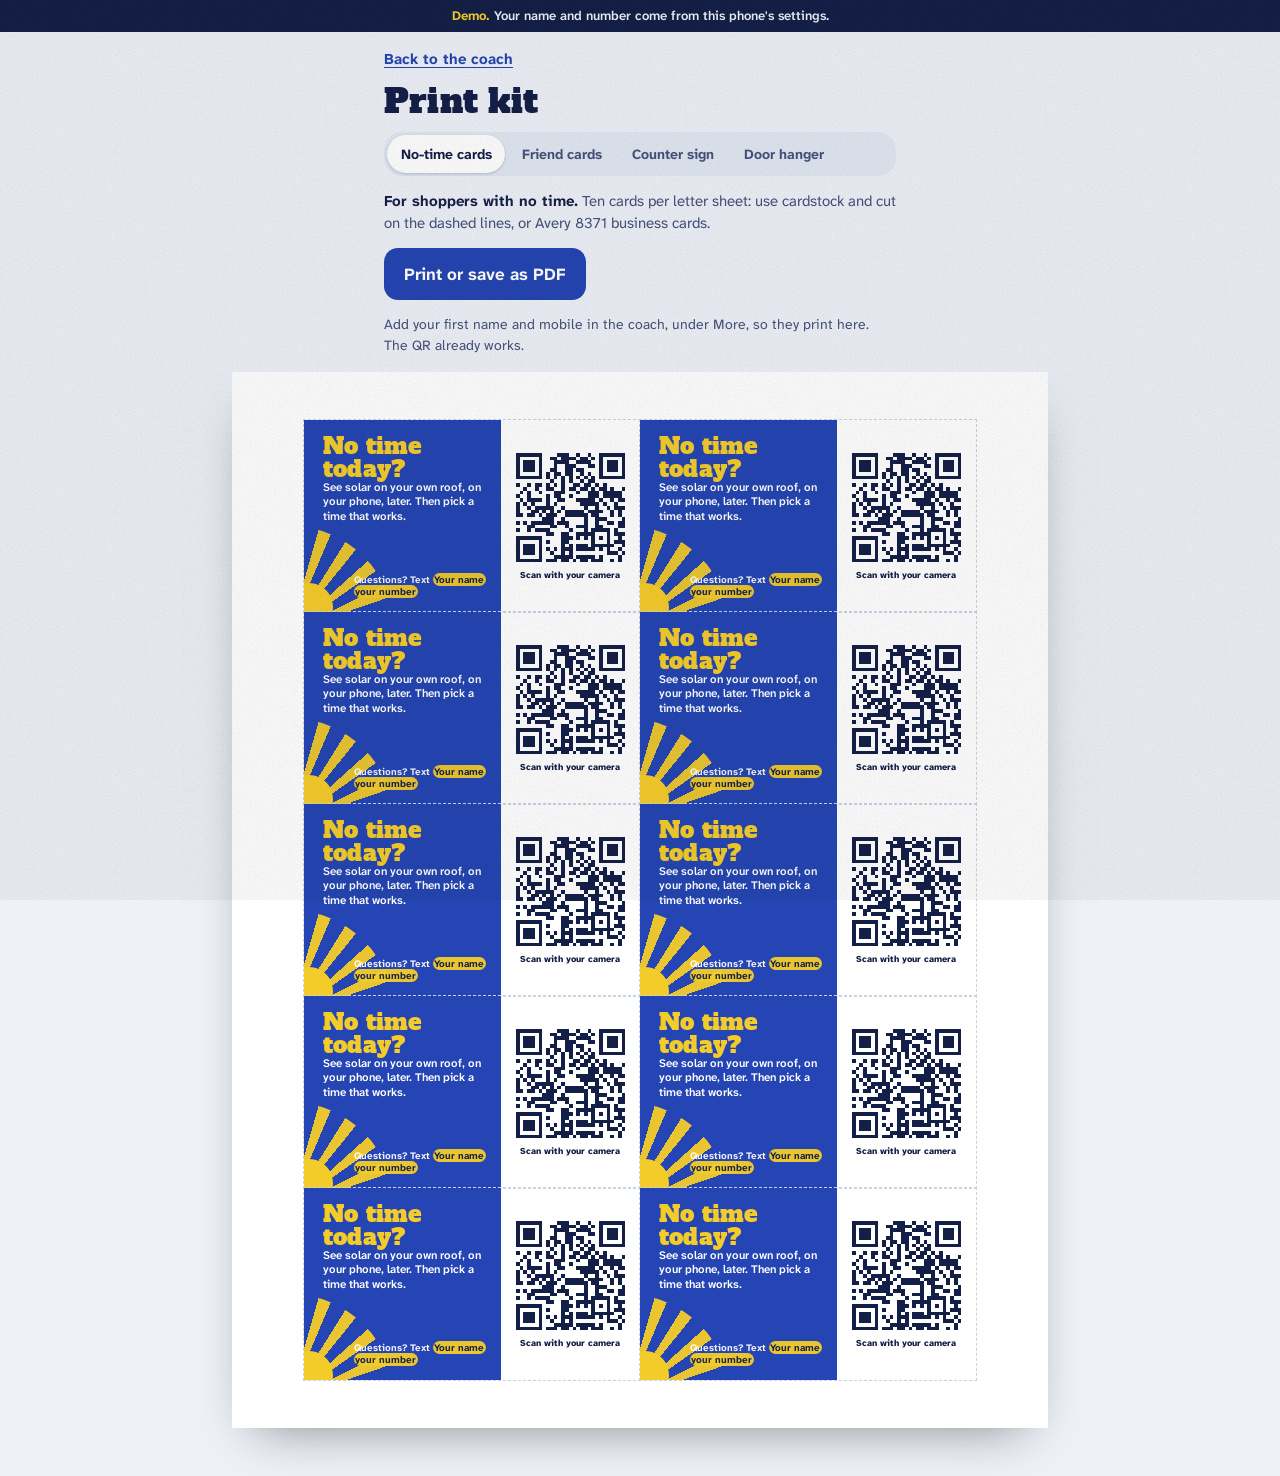
==== print/index.html @ 0f0e4484 "Pocket coach demo: openers, quick answers, score taps, maybe list, tonight's texts, print kit and se" ====
<!doctype html>
<html lang="en">
<head>
<meta charset="utf-8">
<meta name="viewport" content="width=device-width, initial-scale=1, viewport-fit=cover">
<title>Booth Print Kit</title>
<meta name="robots" content="noindex, nofollow">
<link rel="icon" href="../assets/img/icon.svg" type="image/svg+xml">
<link rel="preconnect" href="https://fonts.googleapis.com">
<link rel="preconnect" href="https://fonts.gstatic.com" crossorigin>
<link rel="stylesheet" href="https://fonts.googleapis.com/css2?family=Alfa+Slab+One&family=Atkinson+Hyperlegible+Next:ital,wght@0,400;0,500;0,700;0,800;1,400&display=swap">
<link rel="stylesheet" href="../assets/css/base.css">
<link rel="stylesheet" href="../assets/css/print.css">
</head>
<body>
<div class="demo-ribbon screen-only"><b>Demo.</b> Your name and number come from this phone's settings.</div>
<div class="controls screen-only">
  <a class="back" href="../rep/#more">Back to the coach</a>
  <h1 class="display">Print kit</h1>
  <div class="seg" role="tablist" aria-label="What to print" id="tabs">
    <button type="button" data-item="card">No-time cards</button>
    <button type="button" data-item="friend">Friend cards</button>
    <button type="button" data-item="sign">Counter sign</button>
    <button type="button" data-item="hanger">Door hanger</button>
  </div>
  <p class="note" id="note"></p>
  <label class="field" id="street-field" hidden><span>Street where someone you booked just went solar</span><input class="input" id="street" placeholder="Orchard Ave"></label>
  <div class="btnrow"><button class="btn" type="button" id="print">Print or save as PDF</button></div>
  <p class="small muted" id="who"></p>
</div>
<div class="stage" id="stage"></div>
<script src="../assets/vendor/qrcode.js"></script>
<script type="module" src="../assets/js/print.js"></script>
</body>
</html>
---- assets/css/base.css ----
/* Sun Check — shared design system.
   Direction: Inland Empire citrus-crate label. Flat screen-print color (cobalt sky,
   lemon sun, grove green) on cool label stock, a heavy slab for the loud moments,
   a hyper-legible sans for everything people read. Boldness lives in the sunburst
   and the oversized numbers; everything else stays quiet. */

:root {
  --paper: #eef2f8;
  --surface: #ffffff;
  --well: #e1e8f3;
  --ink: #141f48;
  --ink-2: #46527c;
  --line: #c9d3e6;
  --cobalt: #2445b3;
  --cobalt-deep: #1a3591;
  --lemon: #f4cc2a;
  --lemon-deep: #d9ad00;
  --grove: #17694b;
  --stamp: #c42f28;
  --btn: var(--cobalt);
  --btn-press: var(--cobalt-deep);
  --on-btn: #ffffff;
  --on-lemon: #141f48;
  --label-bg: #2445b3;
  --label-ink: #ffffff;
  --focus: #e0a800;
  --scrim: rgba(12, 18, 44, 0.55);
  --seq-0: #e1e8f3;
  --seq-1: #b9c8ec;
  --seq-2: #7f9be0;
  --seq-3: #4466cc;
  --seq-4: #2445b3;
  --shadow: 0 1px 0 rgba(20, 31, 72, 0.06), 0 14px 32px -18px rgba(20, 31, 72, 0.45);
  --grain-opacity: 0.07;
  --grain-blend: multiply;

  --display: "Alfa Slab One", "Rockwell", "Roboto Slab", Georgia, serif;
  --body: "Atkinson Hyperlegible Next", "Atkinson Hyperlegible", "Avenir Next", "Segoe UI", sans-serif;

  --r-s: 8px;
  --r-m: 14px;
  --r-l: 24px;
  --gutter-l: max(16px, env(safe-area-inset-left, 0px));
  --gutter-r: max(16px, env(safe-area-inset-right, 0px));
  --track: 34rem;
  color-scheme: light;
}

@media (prefers-color-scheme: dark) {
  :root:not([data-theme="light"]) {
    --paper: #0d1533;
    --surface: #16204a;
    --well: #1e2a58;
    --ink: #eef2fa;
    --ink-2: #b2bcdc;
    --line: #2f3c70;
    --cobalt: #8aa2ff;
    --cobalt-deep: #6f8cff;
    --lemon: #f6d34a;
    --lemon-deep: #f6d34a;
    --grove: #4dbd8e;
    --stamp: #ff7466;
    --btn: #f6d34a;
    --btn-press: #e9c12a;
    --on-btn: #141f48;
    --on-lemon: #141f48;
    --label-bg: #1e3a9e;
    --label-ink: #ffffff;
    --focus: #f6d34a;
    --scrim: rgba(3, 6, 18, 0.7);
    --seq-0: #1e2a58;
    --seq-1: #2b3f86;
    --seq-2: #3f5fc0;
    --seq-3: #6f8cff;
    --seq-4: #b3c3ff;
    --shadow: 0 1px 0 rgba(0, 0, 0, 0.3), 0 16px 34px -18px rgba(0, 0, 0, 0.8);
    --grain-opacity: 0.09;
    --grain-blend: screen;
    color-scheme: dark;
  }
}
:root[data-theme="dark"] {
  --paper: #0d1533;
  --surface: #16204a;
  --well: #1e2a58;
  --ink: #eef2fa;
  --ink-2: #b2bcdc;
  --line: #2f3c70;
  --cobalt: #8aa2ff;
  --cobalt-deep: #6f8cff;
  --lemon: #f6d34a;
  --lemon-deep: #f6d34a;
  --grove: #4dbd8e;
  --stamp: #ff7466;
  --btn: #f6d34a;
  --btn-press: #e9c12a;
  --on-btn: #141f48;
  --on-lemon: #141f48;
  --label-bg: #1e3a9e;
  --label-ink: #ffffff;
  --focus: #f6d34a;
  --scrim: rgba(3, 6, 18, 0.7);
  --seq-0: #1e2a58;
  --seq-1: #2b3f86;
  --seq-2: #3f5fc0;
  --seq-3: #6f8cff;
  --seq-4: #b3c3ff;
  --shadow: 0 1px 0 rgba(0, 0, 0, 0.3), 0 16px 34px -18px rgba(0, 0, 0, 0.8);
  --grain-opacity: 0.09;
  --grain-blend: screen;
  color-scheme: dark;
}

*, *::before, *::after { box-sizing: border-box; }
html { -webkit-text-size-adjust: 100%; text-size-adjust: 100%; }
body {
  margin: 0;
  background: var(--paper);
  color: var(--ink);
  font-family: var(--body);
  font-size: 1.0625rem;
  line-height: 1.5;
  -webkit-font-smoothing: antialiased;
  -webkit-tap-highlight-color: transparent;
}
/* Paper grain: a fixed noise layer so flat color reads like printed label stock. */
body::after {
  content: "";
  position: fixed;
  inset: 0;
  pointer-events: none;
  z-index: 100;
  opacity: var(--grain-opacity);
  mix-blend-mode: var(--grain-blend);
  background-image: url("data:image/svg+xml;utf8,<svg xmlns='http://www.w3.org/2000/svg' width='180' height='180'><filter id='n'><feTurbulence type='fractalNoise' baseFrequency='.9' numOctaves='2' stitchTiles='stitch'/><feColorMatrix values='0 0 0 0 0  0 0 0 0 0  0 0 0 0 0  0 0 0 1.2 0'/></filter><rect width='100%' height='100%' filter='url(%23n)'/></svg>");
}
::selection { background: var(--lemon); color: var(--on-lemon); }
img, svg, canvas { max-width: 100%; }
[hidden] { display: none !important; }

h1, h2, h3 { margin: 0; text-wrap: balance; }
p { margin: 0; }
a { color: var(--cobalt); text-underline-offset: 3px; }
.display { font-family: var(--display); font-weight: 400; letter-spacing: 0.005em; line-height: 1.02; }
.muted { color: var(--ink-2); }
.small { font-size: 0.875rem; }
.num { font-variant-numeric: tabular-nums; }
.sr-only { position: absolute; width: 1px; height: 1px; overflow: hidden; clip: rect(0 0 0 0); white-space: nowrap; }

:focus { outline: none; }
:focus-visible { outline: 3px solid var(--focus); outline-offset: 3px; border-radius: 6px; }

/* Buttons */
.btn {
  appearance: none;
  border: 0;
  border-radius: var(--r-m);
  background: var(--btn);
  color: var(--on-btn);
  font: 700 1.0625rem/1.2 var(--body);
  min-height: 52px;
  padding: 0.85rem 1.25rem;
  display: inline-flex;
  align-items: center;
  justify-content: center;
  gap: 0.5rem;
  cursor: pointer;
  text-decoration: none;
  transition: transform 0.08s ease, background 0.15s ease;
  touch-action: manipulation;
}
.btn:active { transform: translateY(1px) scale(0.99); background: var(--btn-press); }
.btn[disabled] { opacity: 0.45; pointer-events: none; }
.btn.wide { width: 100%; }
.btn.ghost { background: transparent; color: var(--ink); box-shadow: inset 0 0 0 2px var(--line); }
.btn.ghost:active { background: var(--well); }
.btn.lemon { background: var(--lemon); color: var(--on-lemon); }
.btn.lemon:active { background: var(--lemon-deep); }
.btn.small { min-height: 40px; padding: 0.5rem 0.9rem; font-size: 0.9375rem; border-radius: 11px; }
.btn svg { width: 1.2em; height: 1.2em; flex: none; }

.linkbtn {
  appearance: none; background: none; border: 0; padding: 0.35rem 0; cursor: pointer;
  color: var(--cobalt); font: 600 1rem/1.3 var(--body); text-decoration: underline; text-underline-offset: 3px;
}

/* Chips */
.chips { display: flex; flex-wrap: wrap; gap: 0.5rem; }
.chip {
  appearance: none;
  border: 0;
  background: var(--surface);
  color: var(--ink);
  box-shadow: inset 0 0 0 1.5px var(--line);
  border-radius: 999px;
  padding: 0.55rem 0.95rem;
  font: 600 0.9688rem/1.15 var(--body);
  min-height: 44px;
  cursor: pointer;
  touch-action: manipulation;
}
.chip[aria-pressed="true"], .chip.on { background: var(--ink); color: var(--paper); box-shadow: none; }
.chip:active { transform: scale(0.98); }

/* Form fields */
.field { display: grid; gap: 0.35rem; }
.field > span { font-weight: 700; font-size: 0.9375rem; }
.input, .textarea, select.input {
  width: 100%;
  border: 0;
  border-radius: var(--r-s);
  background: var(--surface);
  color: var(--ink);
  box-shadow: inset 0 0 0 1.5px var(--line);
  font: 500 1.0625rem/1.35 var(--body);
  padding: 0.8rem 0.9rem;
  min-height: 52px;
}
.textarea { min-height: 7.5rem; resize: vertical; line-height: 1.45; }
.input:focus-visible, .textarea:focus-visible { outline: none; box-shadow: inset 0 0 0 2.5px var(--cobalt); }
.check { display: grid; grid-template-columns: 28px 1fr; gap: 0.75rem; align-items: start; cursor: pointer; }
.check input { width: 26px; height: 26px; margin: 2px 0 0; accent-color: var(--cobalt); }

/* Bottom sheet */
.sheet-scrim {
  position: fixed; inset: 0; z-index: 60; background: var(--scrim);
  display: flex; align-items: flex-end; justify-content: center;
  animation: fade 0.18s ease;
}
.sheet {
  width: 100%; max-width: 36rem; max-height: 92dvh; overflow: auto;
  background: var(--paper); color: var(--ink);
  border-radius: var(--r-l) var(--r-l) 0 0;
  padding: 0.5rem var(--gutter-r) calc(1.25rem + env(safe-area-inset-bottom, 0px)) var(--gutter-l);
  box-shadow: 0 -18px 40px -20px rgba(0, 0, 0, 0.45);
  animation: rise 0.24s cubic-bezier(.2, .8, .2, 1);
}
.sheet .grab { width: 44px; height: 5px; border-radius: 3px; background: var(--line); margin: 0.25rem auto 0.9rem; }
.sheet-head { display: flex; align-items: center; justify-content: space-between; gap: 1rem; margin-bottom: 0.9rem; }
.sheet-head h2 { font: 400 1.5rem/1.1 var(--display); }
.iconbtn {
  appearance: none; border: 0; background: var(--well); color: var(--ink);
  width: 44px; height: 44px; border-radius: 50%; display: grid; place-items: center; cursor: pointer; flex: none;
}
.iconbtn svg { width: 20px; height: 20px; }

/* Toast */
.toast {
  position: fixed; left: 50%; z-index: 80; transform: translateX(-50%);
  bottom: calc(88px + env(safe-area-inset-bottom, 0px));
  background: var(--ink); color: var(--paper);
  border-radius: 999px; padding: 0.7rem 0.8rem 0.7rem 1.15rem;
  display: flex; align-items: center; gap: 0.9rem;
  font-weight: 600; font-size: 0.9688rem; box-shadow: var(--shadow);
  max-width: calc(100vw - 32px);
  animation: rise 0.2s ease;
}
.toast button {
  appearance: none; border: 0; background: var(--lemon); color: var(--on-lemon);
  font: 700 0.875rem/1 var(--body); border-radius: 999px; padding: 0.55rem 0.8rem; cursor: pointer;
}

/* Demo ribbon */
.demo-ribbon {
  background: var(--ink); color: var(--paper);
  font-size: 0.8125rem; font-weight: 600; text-align: center;
  padding: 0.4rem var(--gutter-r) 0.4rem var(--gutter-l);
}
.demo-ribbon b { color: var(--lemon); }

@keyframes rise { from { transform: translateY(24px); opacity: 0; } to { transform: none; opacity: 1; } }
@keyframes fade { from { opacity: 0; } to { opacity: 1; } }

@media (prefers-reduced-motion: reduce) {
  *, *::before, *::after { animation-duration: 0.001ms !important; animation-iteration-count: 1 !important; transition-duration: 0.001ms !important; scroll-behavior: auto !important; }
}

/* Thin custom scrollbars in the label palette */
* { scrollbar-width: thin; scrollbar-color: var(--cobalt) transparent; }
---- assets/css/print.css ----
/* Booth print kit. Pieces are drawn at real size in inches; the screen preview
   scales the letter sheet down to fit the phone. Print always uses the light,
   ink-saving label palette, whatever the screen theme. */

@page { size: letter; margin: 0; }

.controls {
  max-width: var(--track); margin: 0 auto;
  padding: 1rem var(--gutter-r) 1rem var(--gutter-l);
  display: grid; gap: 0.85rem;
}
.controls h1 { font-size: 2.1rem; }
.controls .back { font-weight: 700; font-size: 0.9375rem; }
.controls .seg { flex-wrap: wrap; border-radius: 18px; }
.controls .note { font-size: 0.9375rem; color: var(--ink-2); }
.controls .note b { color: var(--ink); }
.btnrow { display: flex; gap: 0.55rem; flex-wrap: wrap; }
.seg { display: inline-flex; background: var(--well); border-radius: 999px; padding: 3px; gap: 3px; }
.seg button {
  appearance: none; border: 0; background: transparent; color: var(--ink-2); cursor: pointer;
  border-radius: 999px; padding: 0.5rem 0.85rem; font: 700 0.875rem/1 var(--body); min-height: 38px;
}
.seg button[aria-pressed="true"] { background: var(--surface); color: var(--ink); box-shadow: 0 1px 3px rgba(0, 0, 0, 0.18); }

.stage { padding: 0 var(--gutter-r) 3rem var(--gutter-l); overflow: hidden; }
.scaler { transform-origin: top left; }

/* ---------- the printed sheet ---------- */
.page {
  --c-cobalt: #2445b3;
  --c-cobalt-deep: #1a3591;
  --c-lemon: #f4cc2a;
  --c-ink: #141f48;
  --c-paper: #ffffff;
  --c-wash: #eef2f8;
  width: 8.5in; height: 11in; position: relative; overflow: hidden;
  background: var(--c-paper); color: var(--c-ink);
  box-shadow: 0 20px 50px -24px rgba(0, 0, 0, 0.5);
  -webkit-print-color-adjust: exact; print-color-adjust: exact;
  font-family: var(--body);
}
.page * { -webkit-print-color-adjust: exact; print-color-adjust: exact; }
.qr { background: #fff; display: grid; place-items: center; }
.qr svg { width: 100%; height: 100%; display: block; }
.slab { font-family: var(--display); font-weight: 400; line-height: 0.98; letter-spacing: 0.005em; }
.ph { background: var(--c-lemon); color: var(--c-ink); padding: 0 0.15em; border-radius: 0.08in; }

/* Sunburst: a crate-label ray fan, drawn with a conic gradient */
.rays {
  position: absolute; border-radius: 50%;
  background: repeating-conic-gradient(from 0deg, var(--c-lemon) 0deg 7deg, transparent 7deg 16deg);
}
.sun { position: absolute; border-radius: 50%; background: var(--c-lemon); }

/* Business cards: 10 up, 3.5 x 2 in, Avery 8371-style layout */
.cards { position: absolute; top: 0.5in; left: 0.75in; display: grid; grid-template-columns: repeat(2, 3.5in); grid-auto-rows: 2in; }
.bc { position: relative; overflow: hidden; outline: 0.5px dashed #c9d3e6; display: grid; grid-template-columns: 2.05in 1.45in; }
.bc-left { position: relative; overflow: hidden; background: var(--c-cobalt); color: #fff; padding: 0.17in 0.14in 0.14in 0.2in; display: grid; align-content: space-between; isolation: isolate; }
.bc-left .rays { width: 2.2in; height: 2.2in; left: -1.25in; bottom: -1.3in; z-index: -1; opacity: 0.95; }
.bc-left .sun { width: 0.5in; height: 0.5in; left: -0.2in; bottom: -0.2in; z-index: -1; }
.bc-head { font-size: 17pt; color: var(--c-lemon); }
.bc-copy { font-size: 8.6pt; line-height: 1.28; font-weight: 600; max-width: 1.75in; }
.bc-who { font-size: 7.4pt; font-weight: 700; line-height: 1.25; opacity: 0.95; padding-left: 0.32in; }
.bc-right { display: grid; justify-items: center; align-content: center; gap: 0.06in; padding: 0.1in; }
.bc-right .qr { width: 1.18in; height: 1.18in; }
.bc-right span { font-size: 6.8pt; font-weight: 800; text-align: center; line-height: 1.15; }
.bc.friend .bc-left { background: #17694b; }
.bc.friend .bc-head { color: #fff; }

/* Counter sign: 5 x 7 in, centered with crop marks */
.sign { position: absolute; left: 1.75in; top: 2in; width: 5in; height: 7in; overflow: hidden; background: var(--c-cobalt); color: #fff; isolation: isolate; display: grid; grid-template-rows: auto 1fr auto; padding: 0.42in 0.42in 0.36in; }
.sign .rays { width: 7in; height: 7in; right: -3.6in; top: -3.6in; z-index: -1; }
.sign .sun { width: 1.1in; height: 1.1in; right: -0.45in; top: -0.45in; z-index: -1; }
.sign-banner { justify-self: start; background: var(--c-cobalt-deep); border: 0.04in solid var(--c-lemon); box-shadow: inset 0 0 0 0.05in var(--c-cobalt-deep), inset 0 0 0 0.07in var(--c-lemon); padding: 0.2in 0.26in 0.22in; transform: rotate(-1.5deg); max-width: 3.7in; }
.sign-head { font-size: 42pt; color: var(--c-lemon); }
.sign-sub { font-size: 14pt; font-weight: 700; line-height: 1.25; margin-top: 0.1in; }
.sign-qrwrap { align-self: center; justify-self: start; display: grid; grid-template-columns: 2.35in 1fr; gap: 0.22in; align-items: center; margin-top: 0.2in; }
.sign-qrwrap .qr { width: 2.35in; height: 2.35in; border-radius: 0.14in; padding: 0.14in; transform: rotate(-2deg); box-shadow: 0.06in 0.06in 0 var(--c-lemon); }
.sign-steps { font-size: 12pt; line-height: 1.35; font-weight: 600; display: grid; gap: 0.1in; }
.sign-steps b { color: var(--c-lemon); font-family: var(--display); font-weight: 400; font-size: 15pt; margin-right: 0.04in; }
.sign-foot { font-size: 10.5pt; font-weight: 700; border-top: 1.5px solid rgba(255, 255, 255, 0.35); padding-top: 0.12in; display: flex; justify-content: space-between; gap: 0.2in; }
.crop { position: absolute; background: #9aa6c4; }

/* Door hangers: two 4.25 x 11 in, side by side */
.hangers { position: absolute; inset: 0; display: grid; grid-template-columns: 4.25in 4.25in; }
.hanger { position: relative; overflow: hidden; outline: 0.5px dashed #c9d3e6; background: var(--c-wash); display: grid; grid-template-rows: 2.7in auto 1fr auto; isolation: isolate; }
.hanger-top { position: relative; background: var(--c-cobalt); overflow: hidden; isolation: isolate; }
.hanger-top .rays { width: 5.6in; height: 5.6in; left: 50%; top: 100%; transform: translate(-50%, -50%); z-index: -1; }
.hanger-top .sun { width: 1.5in; height: 1.5in; left: 50%; top: 100%; transform: translate(-50%, -50%); }
.hole { position: absolute; left: 50%; top: 0.45in; width: 1.35in; height: 1.35in; transform: translateX(-50%); border-radius: 50%; background: var(--c-paper); outline: 1.5px dashed var(--c-ink); outline-offset: -1px; }
.slit { position: absolute; left: 50%; top: 0; width: 0; height: 0.45in; border-left: 1.5px dashed #fff; }
.houses { position: absolute; left: 0; right: 0; bottom: 0; height: 0.9in; }
.hanger-body { padding: 0.32in 0.36in 0; display: grid; gap: 0.14in; }
.hanger-head { font-size: 33pt; color: var(--c-ink); }
.hanger-sub { font-size: 14.5pt; font-weight: 700; line-height: 1.3; }
.hanger-street { font-size: 11pt; font-weight: 800; color: var(--c-cobalt); }
.hanger-qr { align-self: center; justify-self: center; display: grid; justify-items: center; gap: 0.1in; }
.hanger-qr .qr { width: 2.35in; height: 2.35in; padding: 0.14in; border-radius: 0.14in; box-shadow: 0 0 0 0.05in var(--c-ink), 0.1in 0.1in 0 0.05in var(--c-lemon); }
.hanger-qr span { font-size: 11pt; font-weight: 800; }
.hanger-foot { padding: 0.16in 0.36in 0.42in; font-size: 9.5pt; font-weight: 600; line-height: 1.35; display: grid; gap: 0.06in; }
.hanger-foot b { font-weight: 800; }

@media print {
  .screen-only { display: none !important; }
  body { background: #fff; padding: 0; }
  body::after { display: none; }
  .stage { padding: 0; display: block; overflow: visible; }
  .scaler { transform: none !important; width: auto !important; height: auto !important; }
  .page { box-shadow: none; }
}
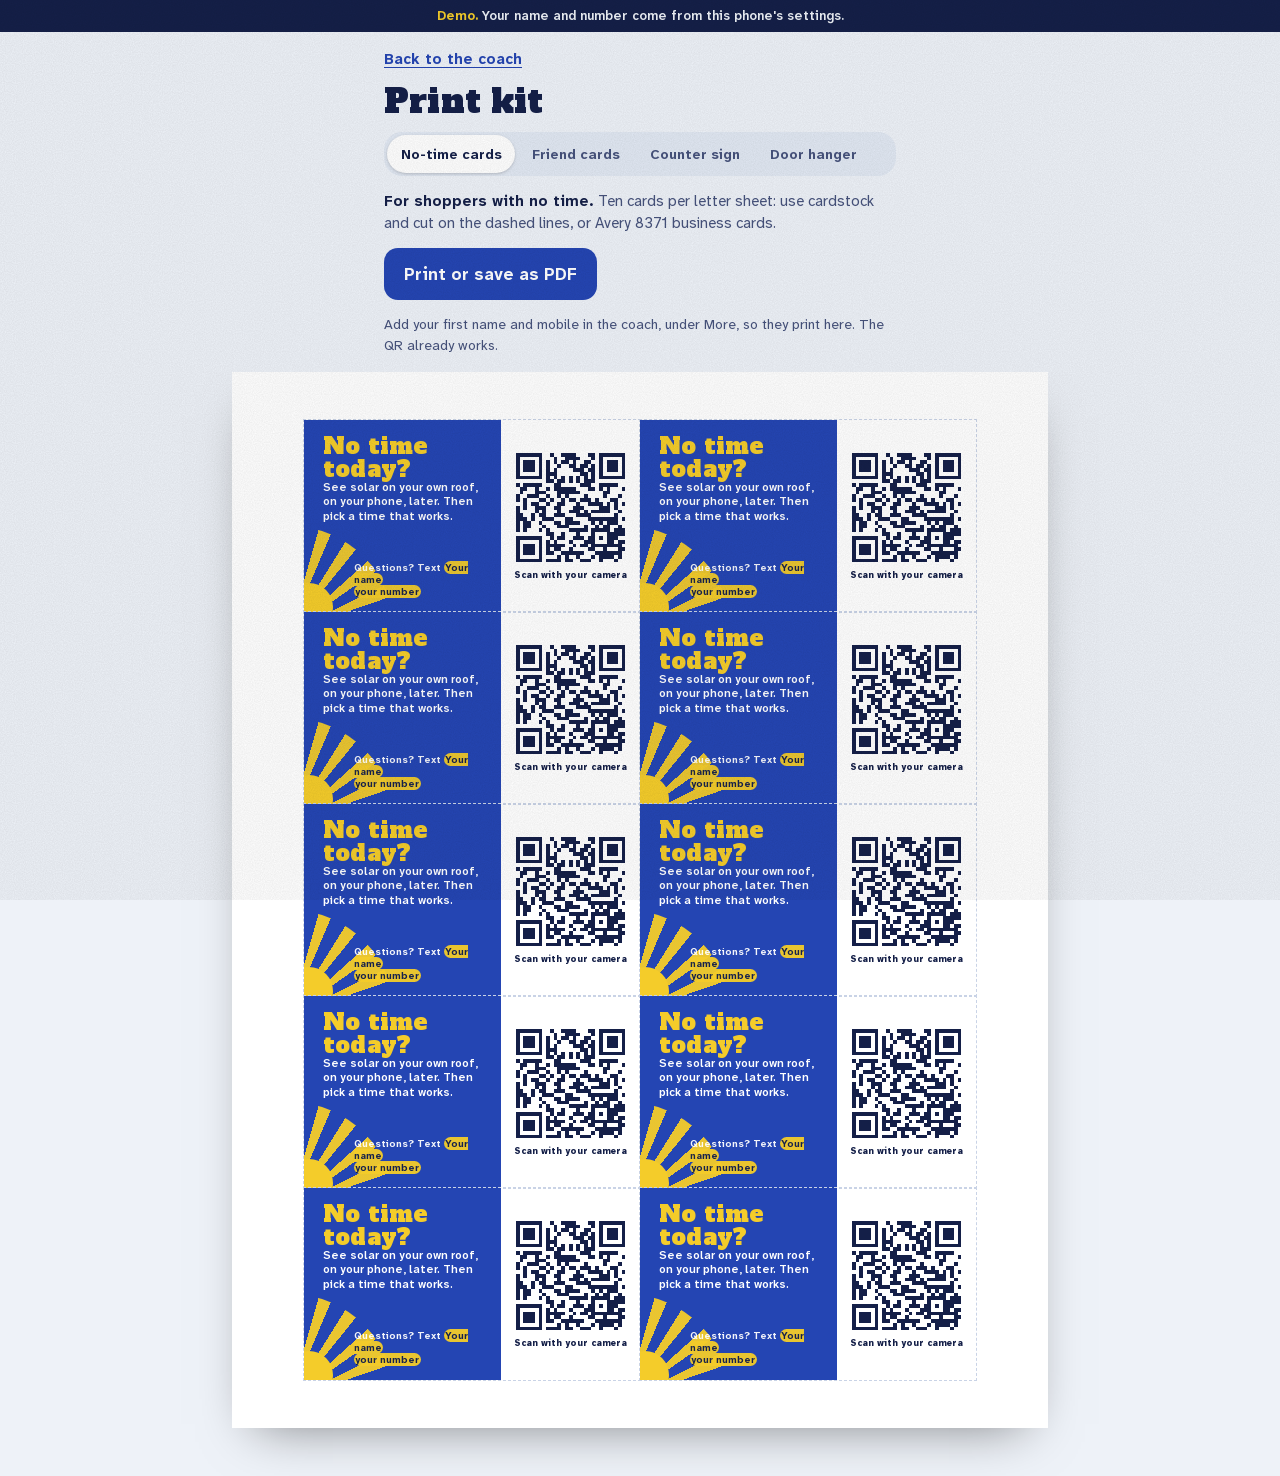
==== commit 10bea314: "Self-host fonts, preload them, and tidy print page landmarks for Lighthouse Co-Authored-By: Claude O" ====
--- a/print/index.html
+++ b/print/index.html
@@ -4,20 +4,20 @@
 <meta charset="utf-8">
 <meta name="viewport" content="width=device-width, initial-scale=1, viewport-fit=cover">
 <title>Booth Print Kit</title>
+<meta name="description" content="Optional printouts for a solar booth rep: no-time cards, friend cards, a counter sign and a neighbor door hanger, each with her own code.">
 <meta name="robots" content="noindex, nofollow">
 <link rel="icon" href="../assets/img/icon.svg" type="image/svg+xml">
-<link rel="preconnect" href="https://fonts.googleapis.com">
-<link rel="preconnect" href="https://fonts.gstatic.com" crossorigin>
-<link rel="stylesheet" href="https://fonts.googleapis.com/css2?family=Alfa+Slab+One&family=Atkinson+Hyperlegible+Next:ital,wght@0,400;0,500;0,700;0,800;1,400&display=swap">
+<link rel="preload" href="../assets/fonts/AlfaSlabOne-400-normal-latin.woff2" as="font" type="font/woff2" crossorigin>
+<link rel="preload" href="../assets/fonts/AtkinsonHyperlegibleNext-latin.woff2" as="font" type="font/woff2" crossorigin>
 <link rel="stylesheet" href="../assets/css/base.css">
 <link rel="stylesheet" href="../assets/css/print.css">
 </head>
 <body>
 <div class="demo-ribbon screen-only"><b>Demo.</b> Your name and number come from this phone's settings.</div>
-<div class="controls screen-only">
+<main class="screen-only-wrap"><div class="controls screen-only">
   <a class="back" href="../rep/#more">Back to the coach</a>
   <h1 class="display">Print kit</h1>
-  <div class="seg" role="tablist" aria-label="What to print" id="tabs">
+  <div class="seg" role="group" aria-label="What to print" id="tabs">
     <button type="button" data-item="card">No-time cards</button>
     <button type="button" data-item="friend">Friend cards</button>
     <button type="button" data-item="sign">Counter sign</button>
@@ -28,7 +28,7 @@
   <div class="btnrow"><button class="btn" type="button" id="print">Print or save as PDF</button></div>
   <p class="small muted" id="who"></p>
 </div>
-<div class="stage" id="stage"></div>
+<div class="stage" id="stage"></div></main>
 <script src="../assets/vendor/qrcode.js"></script>
 <script type="module" src="../assets/js/print.js"></script>
 </body>
--- a/assets/css/base.css
+++ b/assets/css/base.css
@@ -1,3 +1,10 @@
+/* Fonts are self-hosted (SIL Open Font License) so pages don't wait on another server. */
+/* Self-hosted Google Fonts (SIL Open Font License): Alfa Slab One, Atkinson Hyperlegible Next. */
+@font-face { font-family: 'Alfa Slab One'; font-style: normal; font-weight: 400; font-display: swap; src: url('../fonts/AlfaSlabOne-400-normal-latin-ext.woff2') format('woff2'); unicode-range: U+0100-02BA, U+02BD-02C5, U+02C7-02CC, U+02CE-02D7, U+02DD-02FF, U+0304, U+0308, U+0329, U+1D00-1DBF, U+1E00-1E9F, U+1EF2-1EFF, U+2020, U+20A0-20AB, U+20AD-20C4, U+2113, U+2C60-2C7F, U+A720-A7FF; }
+@font-face { font-family: 'Alfa Slab One'; font-style: normal; font-weight: 400; font-display: swap; src: url('../fonts/AlfaSlabOne-400-normal-latin.woff2') format('woff2'); unicode-range: U+0000-00FF, U+0131, U+0152-0153, U+02BB-02BC, U+02C6, U+02DA, U+02DC, U+0304, U+0308, U+0329, U+2000-206F, U+20AC, U+2122, U+2191, U+2193, U+2212, U+2215, U+FEFF, U+FFFD; }
+@font-face { font-family: 'Atkinson Hyperlegible Next'; font-style: normal; font-weight: 200 800; font-display: swap; src: url('../fonts/AtkinsonHyperlegibleNext-latin.woff2') format('woff2'); unicode-range: U+0000-00FF, U+0131, U+0152-0153, U+02BB-02BC, U+02C6, U+02DA, U+02DC, U+0304, U+0308, U+0329, U+2000-206F, U+20AC, U+2122, U+2191, U+2193, U+2212, U+2215, U+FEFF, U+FFFD; }
+@font-face { font-family: 'Atkinson Hyperlegible Next'; font-style: italic; font-weight: 400; font-display: swap; src: url('../fonts/AtkinsonHyperlegibleNext-italic-latin.woff2') format('woff2'); unicode-range: U+0000-00FF, U+0131, U+0152-0153, U+02BB-02BC, U+02C6, U+02DA, U+02DC, U+0304, U+0308, U+0329, U+2000-206F, U+20AC, U+2122, U+2191, U+2193, U+2212, U+2215, U+FEFF, U+FFFD; }
+
 /* Sun Check — shared design system.
    Direction: Inland Empire citrus-crate label. Flat screen-print color (cobalt sky,
    lemon sun, grove green) on cool label stock, a heavy slab for the loud moments,
